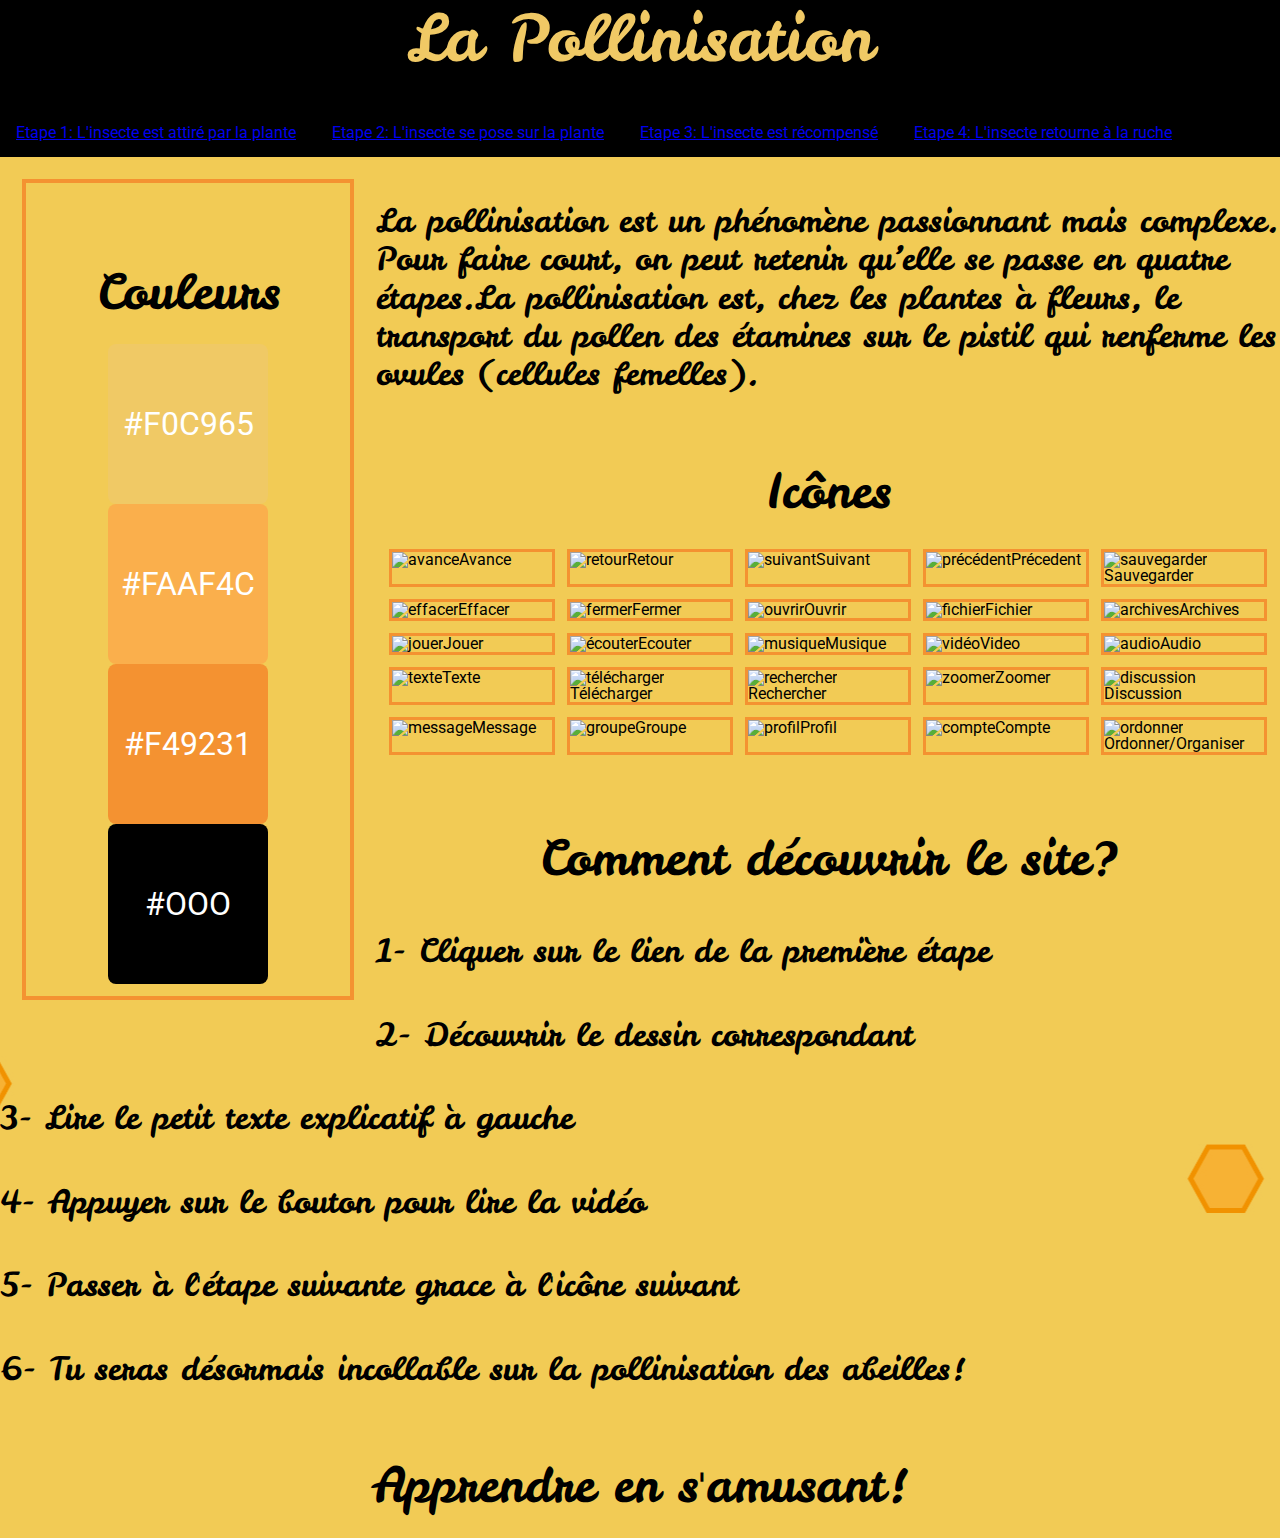
==== index.html @ 4e02356f "My first Github commit" ====
<!DOCTYPE html>
<html>

<head>
    <meta charset="utf-8">
    <title>Pollinisation</title>

  <link href="https://fonts.googleapis.com/css?family=Leckerli+One|Roboto" rel="stylesheet">

    <link rel="stylesheet" href="styles/reset.css">
    <link rel="stylesheet" href="styles/styleguide.css">
    <link rel="stylesheet" href="styles/main.css">
    <link rel="stylesheet" href="styles/typo.css">

</head>

<body>

  <header>

    <h1>La Pollinisation</h1>
<nav>
      <ul>
        <li><a href="video01.html">Etape 1: L'insecte est attiré par la plante</a></li>
        <li><a href="video02.html">Etape 2: L'insecte se pose sur la plante</a></li>
        <li><a href="video03.html">Etape 3: L'insecte est récompensé</a></li>
        <li><a href="video04.html">Etape 4: L'insecte retourne à la ruche</a></li>
      </ul>
    </nav>
  </header>

  <section class="color-section">
      <h2>Couleurs</h2>

      <ul id="colors">
          <li id="color-1">#f0c965</li>
          <li id="color-2">#faaf4c</li>
          <li id="color-3">#f49231</li>
          <li id="color-4">#OOO</li>

      </ul>

  </section>


  <h3>La pollinisation est un phénomène passionnant mais complexe. Pour faire court, on peut retenir qu’elle se passe en quatre étapes.La pollinisation est, chez les plantes à fleurs, le transport du pollen des étamines sur le pistil qui renferme les ovules (cellules femelles).</h3>




    <h2>Icônes</h2>

    <ol>
        <li><span><img src="images/icon/avance.svg" alt="avance" /></span>Avance</li>
        <li><span><img src="images/icon/retour.svg" alt="retour"  /></span>Retour</li>
        <li><span><img src="images/icon/suivant2.svg" alt="suivant" /></span>Suivant</li>
        <li><span><img src="images/icon/précédent2.svg" alt="précédent" /></span>Précedent</li>
        <li><span><img src="images/icon/sauvegarder.svg" alt="sauvegarder" /></span>Sauvegarder</li>
        <li><span><img src="images/icon/effacer.svg" alt="effacer" /></span>Effacer</li>
        <li><span><img src="images/icon/fermer.svg" alt="fermer" /></span>Fermer</li>
        <li><span><img src="images/icon/ouvrir.svg" alt="ouvrir" /></span>Ouvrir</li>
        <li><span><img src="images/icon/fichier.svg" alt="fichier" /></span>Fichier</li>
        <li><span><img src="images/icon/archives.svg" alt="archives" /></span>Archives</li>
        <li><span><img src="images/icon/jouer.svg" alt="jouer" /></span>Jouer</li>
        <li><span><img src="images/icon/écouter.svg" alt="écouter" /></span>Ecouter</li>
        <li><span><img src="images/icon/musique.svg" alt="musique" /></span>Musique</li>
        <li><span><img src="images/icon/vidéo.svg" alt="vidéo" /></span>Video</li>
        <li><span><img src="images/icon/audio.svg" alt="audio" /></span>Audio</li>
        <li><span><img src="images/icon/texte.svg" alt="texte" /></span>Texte</li>
        <li><span><img src="images/icon/télécharger.svg" alt="télécharger" /></span>Télécharger</li>
        <li><span><img src="images/icon/rechercher.svg" alt="rechercher" /></span>Rechercher</li>
        <li><span><img src="images/icon/zoomer.svg" alt="zoomer" /></span>Zoomer</li>
        <li><span><img src="images/icon/discussion.svg" alt="discussion" /></span>Discussion</li>
        <li><span><img src="images/icon/message.svg" alt="message" /></span>Message</li>
        <li><span><img src="images/icon/groupe.svg" alt="groupe" /></span>Groupe</li>
        <li><span><img src="images/icon/profil.svg" alt="profil" /></span>Profil</li>
        <li><span><img src="images/icon/compte.svg" alt="compte" /></span>Compte</li>
        <li><span><img src="images/icon/ordonner.svg" alt="ordonner" /></span>Ordonner/Organiser</li>
    </ol>

    <h2>Comment découvrir le site?</h2>

    <h3>1- Cliquer sur le lien de la première étape</h3>
    <h3>2- Découvrir le dessin correspondant </h3>
    <h3>3- Lire le petit texte explicatif à gauche</h3>
    <h3>4- Appuyer sur le bouton pour lire la vidéo</h3>
    <h3>5- Passer à l'étape suivante grace à l'icône suivant</h3>
    <h3>6- Tu seras désormais incollable sur la pollinisation des abeilles!</h3>

    <h2>Apprendre en s'amusant!</h2>






</body>

</html>
---- styles/styleguide.css ----
/*#### Colors in the page   ####*/

#color-1 {
 background-color: #f0c965;
}

#color-2 {
 background-color: #faaf4c;
}

#color-3 {
 background-color: #f49231;
}

#color-4 {
 background-color: #000;
}


/*#### Color section in the style page   ####*/

#colors {
  display: flex;
  flex-wrap: wrap;
  justify-content : center;
  text-align : center;
 text-transform: uppercase;
 font-size: 2em;

}

#colors li {
  height : 160px;
  width : 160px;
  border-radius: 8px;
  color : #fff;
  display: flex;
  align-items: center;
justify-content: center;
}

/*-- #### Styles Pour La construction des pages #### */

ol {
  list-style-type: none;
  display: flex;
  flex-wrap: wrap;
  justify-content: center;
}

ol li {
  border : 3px solid #f49231;
  width : 160px;
  margin : 6px;
}

li img {
  width : 100%;
}
---- styles/main.css ----
/*#### Header elements   ####*/
.video-page {
  background :  url('fondjauneruche.jpg') top center;

}

body {
background :  url('finalindex.jpg') top center;
}

header {
  overflow: hidden;
  background: #000;
}

#logo {
  width : 200px;
  float: right;
}

nav li {
    display: inline-block;
}

nav li a {
  display: block;
  padding: 1em;
}

a:visited { color: #faaf4c; }

/*#### Styles sur la video   ####*/

video {
  border : 2em solid #f49231;
  border-radius: 1em;
  display:block;
  width : 460px;
  height: 460px;
  margin: 2em auto;
top: 375px;
right: 500px;
}

section {
  border : 4px solid #f49231;
  padding: 12px;
  width : 300px;
margin : 22px;
min-height: 150px;
float: left;
}


#section01{
  position: absolute;
  top: 375px;
left: 200px;
}


/*#### Styles pour les navigations dans les pages   ####*/

.page-navigation-block {
  padding: 0.5em;
  background: #000;
  overflow: hidden;
}

.page-navigation-block a {
  display: block;
  max-width: 220px;
  padding: 2em;
  color: #fde202;
  font-size: 2em;
  font-weight: bold;
}

.next {
  float: right;
}

.previous {
  float: left;
}
---- styles/typo.css ----
body {
    font-family: 'Roboto', sans-serif;
}

h1, h2, h3, h4, h5, h6 {
  margin: 1.414em 0 0.5em;
  font-weight: inherit;
  line-height: 1.2;
font-family: 'Leckerli One', cursive;
}

h1 {
  margin-top: 0;
  font-size: 3.998em;
  color: #f0c965;
  text-align: center;
}

h2 {
  font-size: 3em;
  color: #000;
  text-align: center;
}

h3 {
  font-size: 1.999em;
  color: #000;
}

h4 {font-size: 1.414em;}

/* Won't be used here */

h5 {
    font-size: 14px;
    line-height: 20px;
}

h6 {
    font-size: 12px;
    line-height: 20px;
}


p {margin-bottom: 1.3em;}
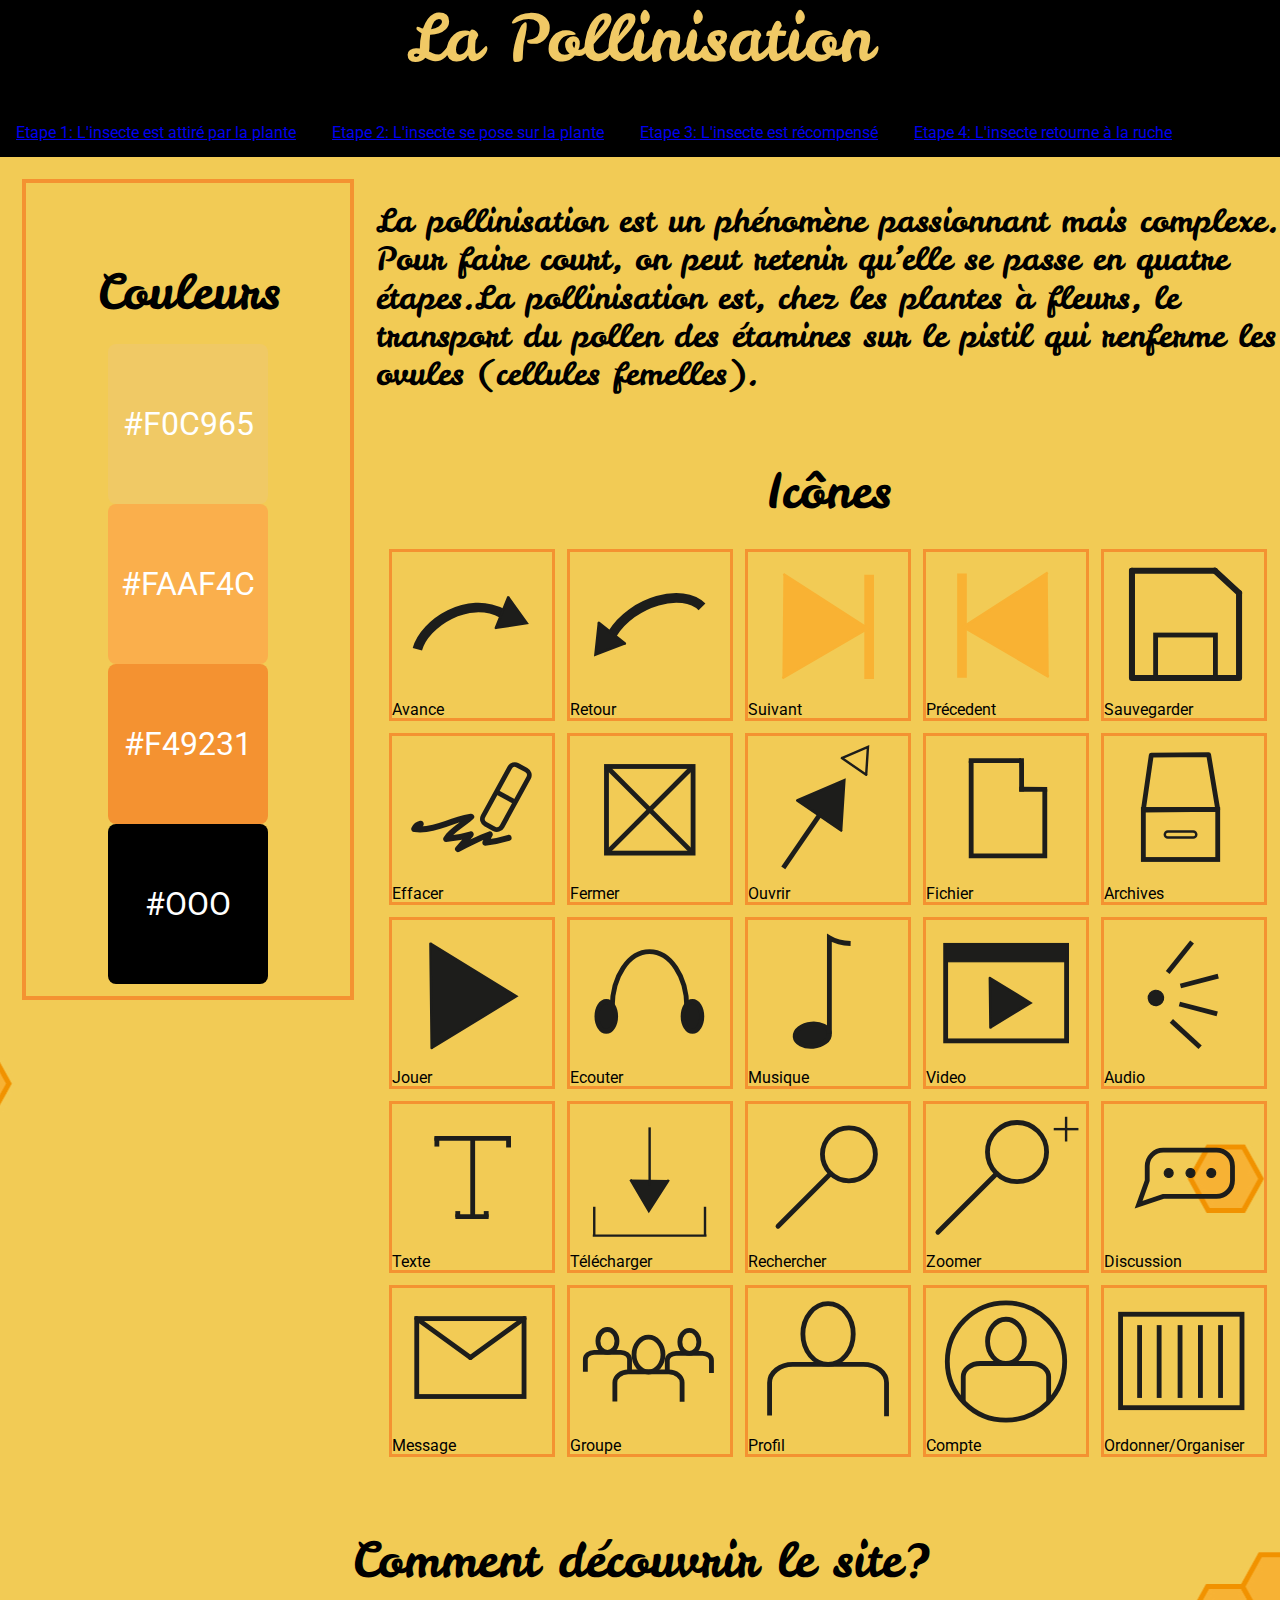
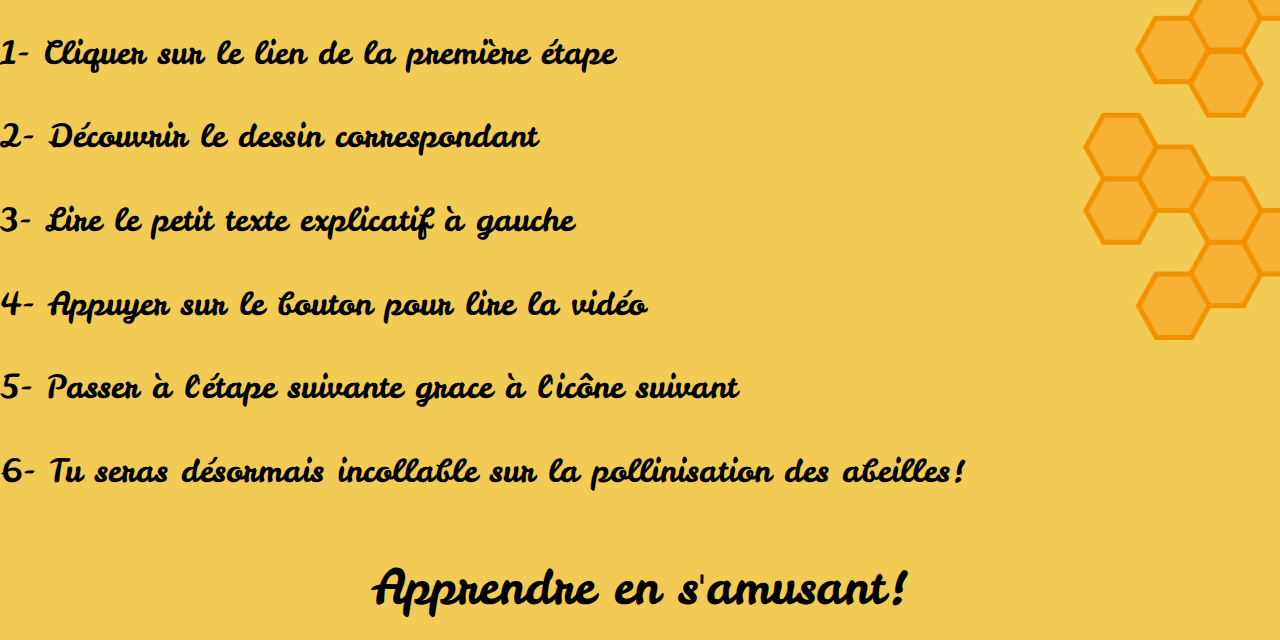
==== commit 0dbb88fd: "modification" ====
--- a/index.html
+++ b/index.html
@@ -51,31 +51,31 @@
     <h2>Icônes</h2>
 
     <ol>
-        <li><span><img src="images/icon/avance.svg" alt="avance" /></span>Avance</li>
-        <li><span><img src="images/icon/retour.svg" alt="retour"  /></span>Retour</li>
-        <li><span><img src="images/icon/suivant2.svg" alt="suivant" /></span>Suivant</li>
-        <li><span><img src="images/icon/précédent2.svg" alt="précédent" /></span>Précedent</li>
-        <li><span><img src="images/icon/sauvegarder.svg" alt="sauvegarder" /></span>Sauvegarder</li>
-        <li><span><img src="images/icon/effacer.svg" alt="effacer" /></span>Effacer</li>
-        <li><span><img src="images/icon/fermer.svg" alt="fermer" /></span>Fermer</li>
-        <li><span><img src="images/icon/ouvrir.svg" alt="ouvrir" /></span>Ouvrir</li>
-        <li><span><img src="images/icon/fichier.svg" alt="fichier" /></span>Fichier</li>
-        <li><span><img src="images/icon/archives.svg" alt="archives" /></span>Archives</li>
-        <li><span><img src="images/icon/jouer.svg" alt="jouer" /></span>Jouer</li>
-        <li><span><img src="images/icon/écouter.svg" alt="écouter" /></span>Ecouter</li>
-        <li><span><img src="images/icon/musique.svg" alt="musique" /></span>Musique</li>
-        <li><span><img src="images/icon/vidéo.svg" alt="vidéo" /></span>Video</li>
-        <li><span><img src="images/icon/audio.svg" alt="audio" /></span>Audio</li>
-        <li><span><img src="images/icon/texte.svg" alt="texte" /></span>Texte</li>
-        <li><span><img src="images/icon/télécharger.svg" alt="télécharger" /></span>Télécharger</li>
-        <li><span><img src="images/icon/rechercher.svg" alt="rechercher" /></span>Rechercher</li>
-        <li><span><img src="images/icon/zoomer.svg" alt="zoomer" /></span>Zoomer</li>
-        <li><span><img src="images/icon/discussion.svg" alt="discussion" /></span>Discussion</li>
-        <li><span><img src="images/icon/message.svg" alt="message" /></span>Message</li>
-        <li><span><img src="images/icon/groupe.svg" alt="groupe" /></span>Groupe</li>
-        <li><span><img src="images/icon/profil.svg" alt="profil" /></span>Profil</li>
-        <li><span><img src="images/icon/compte.svg" alt="compte" /></span>Compte</li>
-        <li><span><img src="images/icon/ordonner.svg" alt="ordonner" /></span>Ordonner/Organiser</li>
+        <li><span><img src="images/avance.svg" alt="avance" /></span>Avance</li>
+        <li><span><img src="images/retour.svg" alt="retour"  /></span>Retour</li>
+        <li><span><img src="images/suivant2.svg" alt="suivant" /></span>Suivant</li>
+        <li><span><img src="images/précédent2.svg" alt="précédent" /></span>Précedent</li>
+        <li><span><img src="images/sauvegarder.svg" alt="sauvegarder" /></span>Sauvegarder</li>
+        <li><span><img src="images/effacer.svg" alt="effacer" /></span>Effacer</li>
+        <li><span><img src="images/fermer.svg" alt="fermer" /></span>Fermer</li>
+        <li><span><img src="images/ouvrir.svg" alt="ouvrir" /></span>Ouvrir</li>
+        <li><span><img src="images/fichier.svg" alt="fichier" /></span>Fichier</li>
+        <li><span><img src="images/archives.svg" alt="archives" /></span>Archives</li>
+        <li><span><img src="images/jouer.svg" alt="jouer" /></span>Jouer</li>
+        <li><span><img src="images/écouter.svg" alt="écouter" /></span>Ecouter</li>
+        <li><span><img src="images/musique.svg" alt="musique" /></span>Musique</li>
+        <li><span><img src="images/vidéo.svg" alt="vidéo" /></span>Video</li>
+        <li><span><img src="images/audio.svg" alt="audio" /></span>Audio</li>
+        <li><span><img src="images/texte.svg" alt="texte" /></span>Texte</li>
+        <li><span><img src="images/télécharger.svg" alt="télécharger" /></span>Télécharger</li>
+        <li><span><img src="images/rechercher.svg" alt="rechercher" /></span>Rechercher</li>
+        <li><span><img src="images/zoomer.svg" alt="zoomer" /></span>Zoomer</li>
+        <li><span><img src="images/discussion.svg" alt="discussion" /></span>Discussion</li>
+        <li><span><img src="images/message.svg" alt="message" /></span>Message</li>
+        <li><span><img src="images/groupe.svg" alt="groupe" /></span>Groupe</li>
+        <li><span><img src="images/profil.svg" alt="profil" /></span>Profil</li>
+        <li><span><img src="images/compte.svg" alt="compte" /></span>Compte</li>
+        <li><span><img src="images/ordonner.svg" alt="ordonner" /></span>Ordonner/Organiser</li>
     </ol>
 
     <h2>Comment découvrir le site?</h2>
